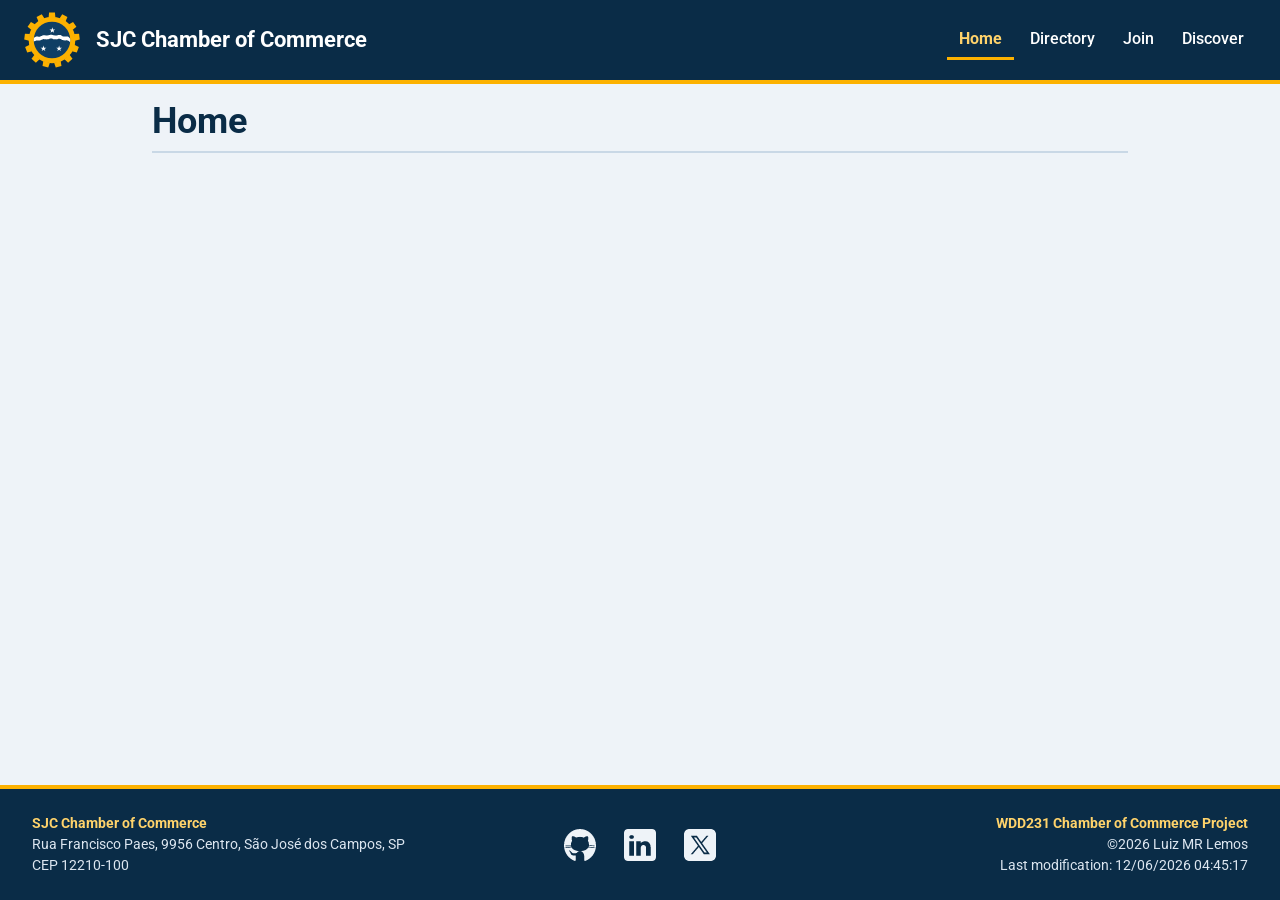
==== chamber/index.html @ a6ab84f0 "W02 Assignment: Chamber Directory Page - v2" ====
<!DOCTYPE html>
<html lang="en">

<head>
    <meta charset="UTF-8">
    <meta name="viewport" content="width=device-width, initial-scale=1.0">
    <meta name="description"
        content="News, events and member services from the São José dos Campos Chamber of Commerce, the voice of business in Brazil's aerospace and technology capital.">
    <meta name="author" content="Luiz MR Lemos">
    <meta name="keywords" content="São José dos Campos, chamber of commerce, local business, networking, SJC">
    <title>Home | SJC Chamber of Commerce</title>

    <meta property="og:title" content="Home | SJC Chamber of Commerce">
    <meta property="og:description"
        content="News, events and member services from the São José dos Campos Chamber of Commerce, the voice of business in Brazil's aerospace and technology capital.">
    <meta property="og:image" content="https://mreale-byu.github.io/wdd231/chamber/images/og-image.png">
    <meta property="og:url" content="https://mreale-byu.github.io/wdd231/chamber/index.html">
    <link rel="stylesheet" href="styles/normalize.css">
    <link rel="stylesheet" href="styles/base.css">
    <link rel="stylesheet" href="styles/large.css">
    <link rel="preconnect" href="https://fonts.googleapis.com">
    <link rel="preconnect" href="https://fonts.gstatic.com" crossorigin>
    <link rel="icon" href="favicon.ico" sizes="32x32 64x64">
    <link rel="icon" type="image/png" sizes="32x32" href="images/favicon-32x32.png">
    <link rel="icon" type="image/png" sizes="64x64" href="images/favicon-64x64.png">
    <link href="https://fonts.googleapis.com/css2?family=Roboto:wght@400;700&display=swap" rel="stylesheet">
    <script src="scripts/navigation.js" defer></script>
    <script src="scripts/dates.js" defer></script>
</head>

<body>

    <header>
        <img id="site-logo" src="images/site-logo.svg" alt="The Chamber of Commerce site logo" width="64" height="64">
        <span>SJC Chamber of Commerce</span>
        <nav id="primary-nav">
            <a href="#" class="active" aria-current="page">Home</a>
            <a href="directory.html">Directory</a>
            <a href="#">Join</a>
            <a href="#">Discover</a>
        </nav>
        <button id="menu" type="button" aria-label="Open menu" aria-expanded="false" aria-controls="primary-nav"></button>
    </header>
    <main>
        <h1>Home</h1>
    </main>
    <footer>
        <div class="address">
            <p>SJC Chamber of Commerce</p>
            <p>Rua Francisco Paes, 9956 Centro, São José dos Campos, SP</p>  
            <p>CEP 12210-100</p>
        </div>
        <div class="social">
            <a href="https://github.com/mreale-byu/wdd231">
                <img src="images/github.webp" alt="GitHub repository for this project" width="32" height="32">
            </a>
            <a href="https://www.linkedin.com/">
                <img src="images/linkedin.webp" alt="LinkedIn" width="32" height="32">
            </a>
            <a href="https://x.com/">
                <img src="images/x-social.webp" alt="X social network" width="32" height="32">
            </a>
        </div>
        <div class="author">
           <p>WDD231 Chamber of Commerce Project</p> 
           <p>©️<span id="currentyear"></span> Luiz MR Lemos</p>
           <p>Last modification: <span id="lastModified"></span></p> 
        </div>
    </footer>
</body>

</html>
---- chamber/styles/base.css ----
@charset "UTF-8";

/* I created the color palette for the site based on the colors of the Sao Jose dos campos
   city flag, with some variations made to achieve AAA contrast. */

:root {
	--navy-900: #0a2c47;
	--navy-700: #0f3f65;
	--slate-600: #2f4d68;
	--gold-500: #fcb100;
	--gold-300: #ffd36b;
	--mist: #eef3f8;
	--cream: #fff6de;
	--ice: #dce6f0;
	--line: #c9d8e6;
	--white: #ffffff;

	--color-page: var(--mist);
	--color-surface: var(--white);
	--color-border: var(--line);
	--color-text: var(--navy-900);
	--color-text-muted: var(--slate-600);
	--color-link: var(--navy-900);

	--color-header-bg: var(--navy-900);
	--color-header-text: var(--white);
	--color-header-hover-bg: var(--navy-700);
	--color-header-current: var(--gold-300);
	--color-rule: var(--gold-500);

	--color-footer-bg: var(--navy-900);
	--color-footer-text: var(--ice);
	--color-footer-heading: var(--gold-300);

	--color-action-bg: var(--slate-600);
	--color-action-text: var(--white);
	--color-action-hover-bg: var(--navy-700);
	--color-shadow: rgba(10, 44, 71, 0.25);
	--color-shadow-soft: rgba(10, 44, 71, 0.12);

	--color-focus-on-dark: var(--gold-500);
	--color-focus-on-light: var(--navy-900);
}

*,
*::before,
*::after {
	box-sizing: border-box;
}

body {
	margin: 0;
	min-height: 100vh;
	display: flex;
	flex-direction: column;
	font-family: 'Roboto', system-ui, sans-serif;
	font-weight: 400;
	line-height: 1.5;
	color: var(--color-text);
	background-color: var(--color-page);
}

img {
	max-width: 100%;
}

:focus-visible {
	outline: 3px solid var(--color-focus-on-light);
	outline-offset: 2px;
}

header :focus-visible,
footer :focus-visible {
	outline-color: var(--color-focus-on-dark);
}

header {
	display: grid;
	grid-template-columns: auto 1fr auto;
	align-items: center;
	gap: 0.75rem;
	padding: 0.75rem 1rem;
	color: var(--color-header-text);
	background-color: var(--color-header-bg);
	border-bottom: 4px solid var(--color-rule);
}

#site-logo {
	width: 48px;
	height: 48px;
}

header > span {
	font-size: 1.15rem;
	font-weight: 700;
	line-height: 1.2;
}

#menu {
	grid-column: 3;
	grid-row: 1;
	width: 2.75rem;
	height: 2.75rem;
	font-size: 1.5rem;
	line-height: 1;
	color: var(--color-header-text);
	background-color: transparent;
	border: 1px solid var(--color-header-text);
	border-radius: 4px;
	cursor: pointer;
}

#menu::before {
	content: '☰';
}

#menu[aria-expanded='true']::before {
	content: '✕';
}

#primary-nav {
	grid-column: 1 / -1;
	grid-row: 2;
	display: none;
	flex-direction: column;
}

header:has(#menu[aria-expanded='true']) #primary-nav {
	display: flex;
}

#primary-nav a {
	padding: 0.75rem 0.5rem;
	font-weight: 500;
	text-decoration: none;
	color: var(--color-header-text);
	border-bottom: 1px solid var(--color-header-hover-bg);
}

#primary-nav a:hover {
	background-color: var(--color-header-hover-bg);
}

#primary-nav a.active {
	color: var(--color-header-current);
	font-weight: 700;
}

main {
	flex: 1;
	width: 100%;
	max-width: 64rem;
	margin: 0 auto;
	padding: 0.75rem 1rem 2.5rem;
}

main h1 {
	margin: 0 0 1.25rem;
	padding-bottom: 0.5rem;
	font-size: 1.75rem;
	line-height: 1.2;
	border-bottom: 2px solid var(--color-border);
}

main a {
	color: var(--color-link);
}

.directory-view {
	display: flex;
	align-items: center;
	justify-content: center;
	flex-wrap: wrap;
	gap: 0.5rem;
	margin-bottom: 1.5rem;
}

.directory-view span {
	font-size: 0.875rem;
	color: var(--color-text-muted);
}

.directory-view button {
	padding: 0.5rem 0.9rem 0.5rem 2.25rem;
	font-family: inherit;
	font-size: 0.9rem;
	font-weight: 500;
	color: var(--color-text);
	background-color: transparent;
	background-repeat: no-repeat;
	background-position: left 0.6rem center;
	background-size: 20px 20px;
	border: 2px solid var(--color-border);
	border-radius: 4px;
	cursor: pointer;
}

.directory-view button[aria-pressed='true'] {
	border-color: var(--color-text);
}

.directory-view button:hover {
	background-color: var(--color-surface);
}

#grid-view {
	background-image: url('../images/grid-view.svg');
}

#list-view {
	background-image: url('../images/list-view.webp');
}

.badge {
	display: inline-block;
	padding: 0.15rem 0.7rem;
	font-size: 0.8rem;
	font-weight: 700;
	letter-spacing: 0.05em;
	text-transform: uppercase;
	color: var(--color-text);
	border-radius: 999px;
}

.badge-gold {
	background-color: var(--gold-500);
}

.badge-silver {
	color: var(--white);
	background-color: var(--slate-600);
}

.badge-member {
	background-color: var(--ice);
}

.member-link,
.row-link {
	font-weight: 500;
	letter-spacing: 0.04em;
	text-transform: uppercase;
	text-decoration: none;
	color: var(--color-action-text);
	background-color: var(--color-action-bg);
	box-shadow: 0 1px 3px var(--color-shadow);
}

.member-link:hover,
.row-link:hover {
	background-color: var(--color-action-hover-bg);
}

#directory.grid {
	display: grid;
	grid-template-columns: 1fr;
	gap: 1.5rem;
}

.member-card {
	display: flex;
	flex-direction: column;
	text-align: center;
	background-color: var(--color-surface);
	border: 1px solid var(--color-border);
	border-radius: 10px;
	box-shadow: 0 2px 6px var(--color-shadow-soft);
	overflow: hidden;
}

.member-card h2 {
	display: flex;
	align-items: center;
	justify-content: center;
	min-height: 3rem;
	margin: 0;
	padding: 0.3rem 1rem;
	font-size: 1rem;
	font-weight: 500;
	line-height: 1.2;
	letter-spacing: 0.03em;
	text-transform: uppercase;
	color: var(--color-header-text);
	background-color: var(--color-header-bg);
}

.member-logo {
	display: flex;
	justify-content: center;
	padding: 1.5rem;
	background-color: var(--color-surface);
	border-bottom: 4px solid var(--color-rule);
}

.member-logo img {
	width: 100%;
	max-width: 12rem;
	height: 12rem;
	object-fit: contain;
}

.member-details {
	flex: 1;
	display: flex;
	flex-direction: column;
	gap: 0.6rem;
	padding: 1.25rem;
}

.member-details p {
	margin: 0;
}

.member-address {
	display: flex;
	align-items: center;
	justify-content: center;
	min-height: 3rem;
	font-weight: 700;
}

.member-phone,
.member-level {
	color: var(--color-text-muted);
}

.member-details .member-level {
	margin-bottom: 0.75rem;
}

.member-link {
	align-self: center;
	width: 60%;
	margin-top: auto;
	padding: 0.75rem 1rem;
	border-radius: 8px;
}

#directory.list {
	display: flex;
	flex-direction: column;
	gap: 1rem;
	padding: 1rem;
	background-color: var(--color-surface);
	border: 1px solid var(--color-border);
	border-radius: 10px;
	box-shadow: 0 2px 6px var(--color-shadow-soft);
}

.member-row {
	padding: 1rem;
	text-align: center;
	border-radius: 6px;
}

.member-row:nth-child(even) {
	background-color: var(--color-page);
}

.member-row h2 {
	margin: 0 0 0.25rem;
	font-size: 1.05rem;
}

.member-row p {
	margin: 0;
	font-size: 0.9rem;
	color: var(--color-text-muted);
}

.member-row .row-address {
	color: var(--color-text);
}

.row-link {
	display: inline-block;
	margin-top: 0.75rem;
	padding: 0.45rem 0.9rem;
	font-size: 0.85rem;
	white-space: nowrap;
	border-radius: 6px;
}

footer {
	display: grid;
	gap: 1.25rem;
	justify-items: center;
	text-align: center;
	padding: 1.5rem 1rem;
	color: var(--color-footer-text);
	background-color: var(--color-footer-bg);
	border-top: 4px solid var(--color-rule);
}

footer p {
	margin: 0;
	font-size: 0.875rem;
}

footer .address p:first-child,
footer .author p:first-child {
	font-weight: 700;
	color: var(--color-footer-heading);
}

footer .social {
	display: flex;
	justify-content: center;
	gap: 1rem;
}

footer .social a {
	display: inline-flex;
	padding: 0.375rem;
	border-radius: 6px;
}

footer .social a:hover {
	background-color: var(--color-header-hover-bg);
}

footer .social img {
	width: 32px;
	height: 32px;
}
---- chamber/styles/large.css ----
/* Wider-viewport overrides. The small-screen rules live in base.css; uses 48em */

@media only screen and (min-width: 48em) {
	header {
		gap: 1rem;
		padding: 0.75rem 1.5rem;
	}

	#site-logo {
		width: 56px;
		height: 56px;
	}

	header > span {
		font-size: 1.35rem;
	}

	#menu {
		display: none;
	}

	#primary-nav {
		grid-column: 3;
		grid-row: 1;
		display: flex;
		flex-direction: row;
		gap: 0.25rem;
	}

	#primary-nav a {
		padding: 0.375rem 0.75rem;
		text-align: center;
		border-bottom: 3px solid transparent;
		border-radius: 3px 3px 0 0;
	}

	#primary-nav a.active {
		border-bottom-color: var(--color-rule);
	}

	main {
		padding: 1rem 1.5rem 3rem;
	}

	main h1 {
		font-size: 2.25rem;
	}

	.directory-view {
		justify-content: flex-end;
	}

	#directory.grid {
		grid-template-columns: repeat(auto-fit, minmax(15rem, 1fr));
	}

	#directory.list .member-row {
		display: grid;
		grid-template-columns: minmax(0, 1.3fr) minmax(0, 1.7fr) minmax(0, 1fr) 7rem 11rem;
		align-items: center;
		gap: 1rem;
		padding: 0.75rem 1rem;
		text-align: left;
	}

	#directory.list .member-row h2 {
		margin: 0;
		font-size: 1rem;
	}

	#directory.list .row-link {
		justify-self: stretch;
		margin-top: 0;
		text-align: center;
	}

	#directory.list .row-label {
		position: absolute;
		width: 1px;
		height: 1px;
		margin: -1px;
		overflow: hidden;
		clip-path: inset(50%);
		white-space: nowrap;
	}

	footer {
		grid-template-columns: 1fr auto 1fr;
		align-items: center;
		justify-items: start;
		text-align: left;
		gap: 2rem;
		padding: 1.5rem 2rem;
	}

	footer .social {
		justify-self: center;
	}

	footer .author {
		justify-self: end;
		text-align: right;
	}
}
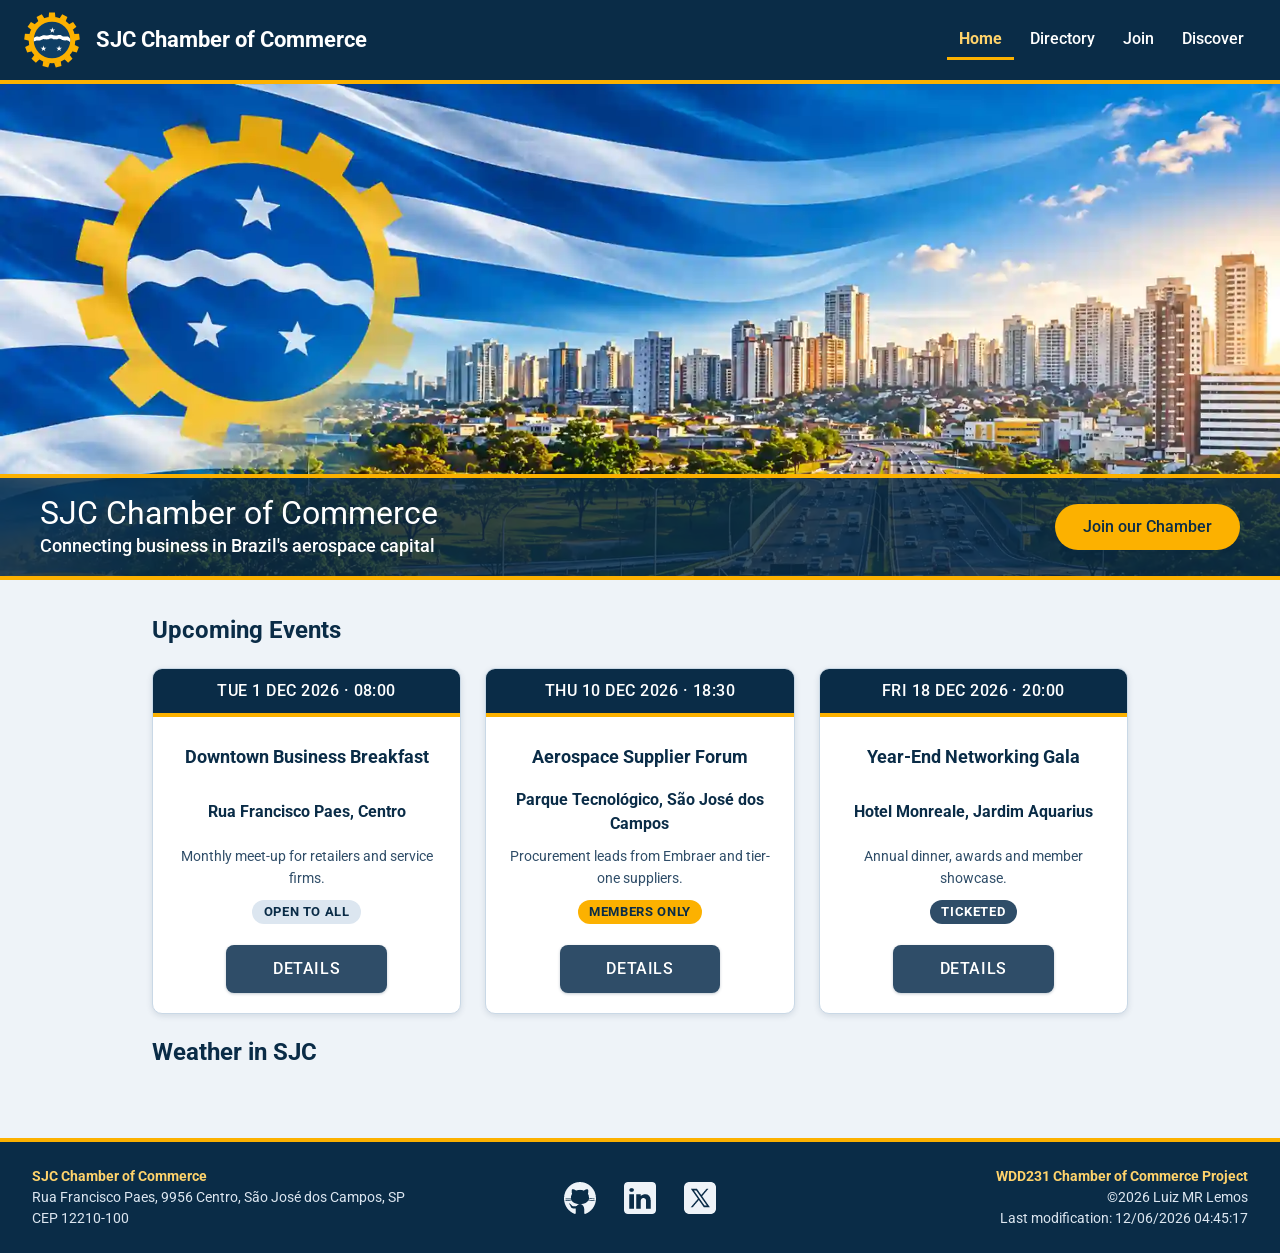
==== commit 2506ea4b: "W03 Assignment: Chamber Home Page - v0" ====
--- a/chamber/index.html
+++ b/chamber/index.html
@@ -10,11 +10,13 @@
     <meta name="keywords" content="São José dos Campos, chamber of commerce, local business, networking, SJC">
     <title>Home | SJC Chamber of Commerce</title>
 
+    <meta property="og:type" content="website">
     <meta property="og:title" content="Home | SJC Chamber of Commerce">
     <meta property="og:description"
         content="News, events and member services from the São José dos Campos Chamber of Commerce, the voice of business in Brazil's aerospace and technology capital.">
     <meta property="og:image" content="https://mreale-byu.github.io/wdd231/chamber/images/og-image.png">
     <meta property="og:url" content="https://mreale-byu.github.io/wdd231/chamber/index.html">
+    <link rel="canonical" href="https://mreale-byu.github.io/wdd231/chamber/index.html">
     <link rel="stylesheet" href="styles/normalize.css">
     <link rel="stylesheet" href="styles/base.css">
     <link rel="stylesheet" href="styles/large.css">
@@ -23,7 +25,7 @@
     <link rel="icon" href="favicon.ico" sizes="32x32 64x64">
     <link rel="icon" type="image/png" sizes="32x32" href="images/favicon-32x32.png">
     <link rel="icon" type="image/png" sizes="64x64" href="images/favicon-64x64.png">
-    <link href="https://fonts.googleapis.com/css2?family=Roboto:wght@400;700&display=swap" rel="stylesheet">
+    <link href="https://fonts.googleapis.com/css2?family=Roboto:wght@400;500;700&display=swap" rel="stylesheet">
     <script src="scripts/navigation.js" defer></script>
     <script src="scripts/dates.js" defer></script>
 </head>
@@ -42,7 +44,61 @@
         <button id="menu" type="button" aria-label="Open menu" aria-expanded="false" aria-controls="primary-nav"></button>
     </header>
     <main>
-        <h1>Home</h1>
+        <div class="hero">
+            <picture>
+                <source srcset="images/hero-large.webp" media="(min-width: 1024px)" width="1920" height="738">
+                <source srcset="images/hero-mid.webp" media="(min-width: 768px)" width="1300" height="500">
+                <img src="images/hero-small.webp" alt="The São José dos Campos city flag flying above the downtown skyline at sunset" width="864" height="1080" fetchpriority="high">
+            </picture>
+            <div class="hero-banner">
+                <div class="hero-intro">
+                    <h1>SJC Chamber of Commerce</h1>
+                    <p>Connecting business in Brazil's aerospace capital</p>
+                </div>
+                <a class="hero-cta" href="#">Join our Chamber</a>
+            </div>
+        </div>
+        <section class="events">
+            <h2>Upcoming Events</h2>
+            <div class="event-grid">
+                <article class="event-card">
+                    <p class="event-when">Tue 1 Dec 2026 &middot; 08:00</p>
+                    <div class="event-body">
+                        <h3>Downtown Business Breakfast</h3>
+                        <p class="event-venue">Rua Francisco Paes, Centro</p>
+                        <p class="event-note">Monthly meet-up for retailers and service firms.</p>
+                        <p class="event-tag"><span class="badge badge-member">Open to all</span></p>
+                        <a class="event-link" href="#">Details</a>
+                    </div>
+                </article>
+                <article class="event-card">
+                    <p class="event-when">Thu 10 Dec 2026 &middot; 18:30</p>
+                    <div class="event-body">
+                        <h3>Aerospace Supplier Forum</h3>
+                        <p class="event-venue">Parque Tecnológico, São José dos Campos</p>
+                        <p class="event-note">Procurement leads from Embraer and tier-one suppliers.</p>
+                        <p class="event-tag"><span class="badge badge-gold">Members only</span></p>
+                        <a class="event-link" href="#">Details</a>
+                    </div>
+                </article>
+                <article class="event-card">
+                    <p class="event-when">Fri 18 Dec 2026 &middot; 20:00</p>
+                    <div class="event-body">
+                        <h3>Year-End Networking Gala</h3>
+                        <p class="event-venue">Hotel Monreale, Jardim Aquarius</p>
+                        <p class="event-note">Annual dinner, awards and member showcase.</p>
+                        <p class="event-tag"><span class="badge badge-silver">Ticketed</span></p>
+                        <a class="event-link" href="#">Details</a>
+                    </div>
+                </article>
+            </div>
+        </section>
+        <section class="weather">
+            <h2>Weather in SJC  </h2>
+            <div class="weather-grid">
+                
+            </div>
+        </section>
     </main>
     <footer>
         <div class="address">
--- a/chamber/styles/base.css
+++ b/chamber/styles/base.css
@@ -31,6 +31,13 @@
 	--color-footer-bg: var(--navy-900);
 	--color-footer-text: var(--ice);
 	--color-footer-heading: var(--gold-300);
+
+	--color-overlay-bg: rgba(10, 44, 71, 0.82);
+	--color-overlay-text: var(--white);
+
+	--color-cta-bg: var(--gold-500);
+	--color-cta-text: var(--navy-900);
+	--color-cta-hover-bg: var(--gold-300);
 
 	--color-action-bg: var(--slate-600);
 	--color-action-text: var(--white);
@@ -149,9 +156,15 @@
 main {
 	flex: 1;
 	width: 100%;
+	padding: 0.75rem 0 2.5rem;
+}
+
+main > :not(.hero) {
 	max-width: 64rem;
-	margin: 0 auto;
-	padding: 0.75rem 1rem 2.5rem;
+	margin-right: auto;
+	margin-left: auto;
+	padding-right: 1rem;
+	padding-left: 1rem;
 }
 
 main h1 {
@@ -164,6 +177,68 @@
 
 main a {
 	color: var(--color-link);
+}
+
+.hero {
+	position: relative;
+	margin: -0.75rem 0 1.5rem;
+	border-bottom: 4px solid var(--color-rule);
+}
+
+.hero picture {
+	display: block;
+}
+
+.hero img {
+	display: block;
+	width: 100%;
+	height: auto;
+}
+
+.hero-banner {
+	position: absolute;
+	right: 0;
+	bottom: 0;
+	left: 0;
+	display: flex;
+	flex-direction: column;
+	align-items: center;
+	gap: 0.75rem;
+	padding: 1rem;
+	text-align: center;
+	color: var(--color-overlay-text);
+	background-color: var(--color-overlay-bg);
+	border-top: 4px solid var(--color-rule);
+}
+
+.hero h1 {
+	margin: 0;
+	padding: 0;
+	font-size: 1.375rem;
+	font-weight: 400;
+	color: var(--color-overlay-text);
+	border-bottom: none;
+}
+
+.hero-intro p {
+	margin: 0;
+	font-size: 1rem;
+	font-weight: 500;
+}
+
+.hero-cta {
+	padding: 0.6rem 1.5rem;
+	font-size: 0.9rem;
+	font-weight: 500;
+	text-decoration: none;
+	color: var(--color-cta-text);
+	background-color: var(--color-cta-bg);
+	border-radius: 999px;
+	box-shadow: 0 1px 3px var(--color-shadow);
+}
+
+.hero-cta:hover {
+	background-color: var(--color-cta-hover-bg);
 }
 
 .directory-view {
@@ -236,7 +311,8 @@
 }
 
 .member-link,
-.row-link {
+.row-link,
+.event-link {
 	font-weight: 500;
 	letter-spacing: 0.04em;
 	text-transform: uppercase;
@@ -247,7 +323,8 @@
 }
 
 .member-link:hover,
-.row-link:hover {
+.row-link:hover,
+.event-link:hover {
 	background-color: var(--color-action-hover-bg);
 }
 
@@ -282,6 +359,7 @@
 	text-transform: uppercase;
 	color: var(--color-header-text);
 	background-color: var(--color-header-bg);
+	border-bottom: 4px solid var(--color-rule);
 }
 
 .member-logo {
@@ -379,6 +457,91 @@
 	font-size: 0.85rem;
 	white-space: nowrap;
 	border-radius: 6px;
+}
+
+.event-grid {
+	display: grid;
+	grid-template-columns: 1fr;
+	gap: 1.5rem;
+}
+
+.event-card {
+	display: flex;
+	flex-direction: column;
+	text-align: center;
+	background-color: var(--color-surface);
+	border: 1px solid var(--color-border);
+	border-radius: 10px;
+	box-shadow: 0 2px 6px var(--color-shadow-soft);
+	overflow: hidden;
+}
+
+.event-when {
+	display: flex;
+	align-items: center;
+	justify-content: center;
+	min-height: 3rem;
+	margin: 0;
+	padding: 0.3rem 1rem;
+	font-size: 1rem;
+	font-weight: 500;
+	line-height: 1.2;
+	letter-spacing: 0.03em;
+	text-transform: uppercase;
+	color: var(--color-header-text);
+	background-color: var(--color-header-bg);
+	border-bottom: 4px solid var(--color-rule);
+}
+
+.event-body {
+	flex: 1;
+	display: flex;
+	flex-direction: column;
+	gap: 0.6rem;
+	padding: 1.25rem;
+}
+
+.event-body p {
+	margin: 0;
+}
+
+.event-body h3 {
+	display: flex;
+	align-items: center;
+	justify-content: center;
+	min-height: 2.6rem;
+	margin: 0;
+	font-size: 1.1rem;
+	line-height: 1.2;
+}
+
+.event-venue {
+	display: flex;
+	align-items: center;
+	justify-content: center;
+	min-height: 3rem;
+	font-weight: 700;
+}
+
+.event-note {
+	display: flex;
+	align-items: center;
+	justify-content: center;
+	min-height: 2.75rem;
+	font-size: 0.9rem;
+	color: var(--color-text-muted);
+}
+
+.event-body .event-tag {
+	margin-bottom: 0.75rem;
+}
+
+.event-link {
+	align-self: center;
+	width: 60%;
+	margin-top: auto;
+	padding: 0.75rem 1rem;
+	border-radius: 8px;
 }
 
 footer {
--- a/chamber/styles/large.css
+++ b/chamber/styles/large.css
@@ -39,11 +39,41 @@
 	}
 
 	main {
-		padding: 1rem 1.5rem 3rem;
+		padding: 1rem 0 3rem;
+	}
+
+	main > :not(.hero) {
+		padding-right: 1.5rem;
+		padding-left: 1.5rem;
 	}
 
 	main h1 {
 		font-size: 2.25rem;
+	}
+
+	.hero {
+		margin: -1rem 0 2rem;
+	}
+
+	.hero-banner {
+		flex-direction: row;
+		justify-content: space-between;
+		gap: 2rem;
+		padding: 1rem 2.5rem;
+		text-align: left;
+	}
+
+	.hero h1 {
+		font-size: 2rem;
+	}
+
+	.hero-intro p {
+		font-size: 1.15rem;
+	}
+
+	.hero-cta {
+		padding: 0.7rem 1.75rem;
+		font-size: 1rem;
 	}
 
 	.directory-view {
@@ -84,6 +114,10 @@
 		white-space: nowrap;
 	}
 
+	.event-grid {
+		grid-template-columns: repeat(auto-fit, minmax(15rem, 1fr));
+	}
+
 	footer {
 		grid-template-columns: 1fr auto 1fr;
 		align-items: center;
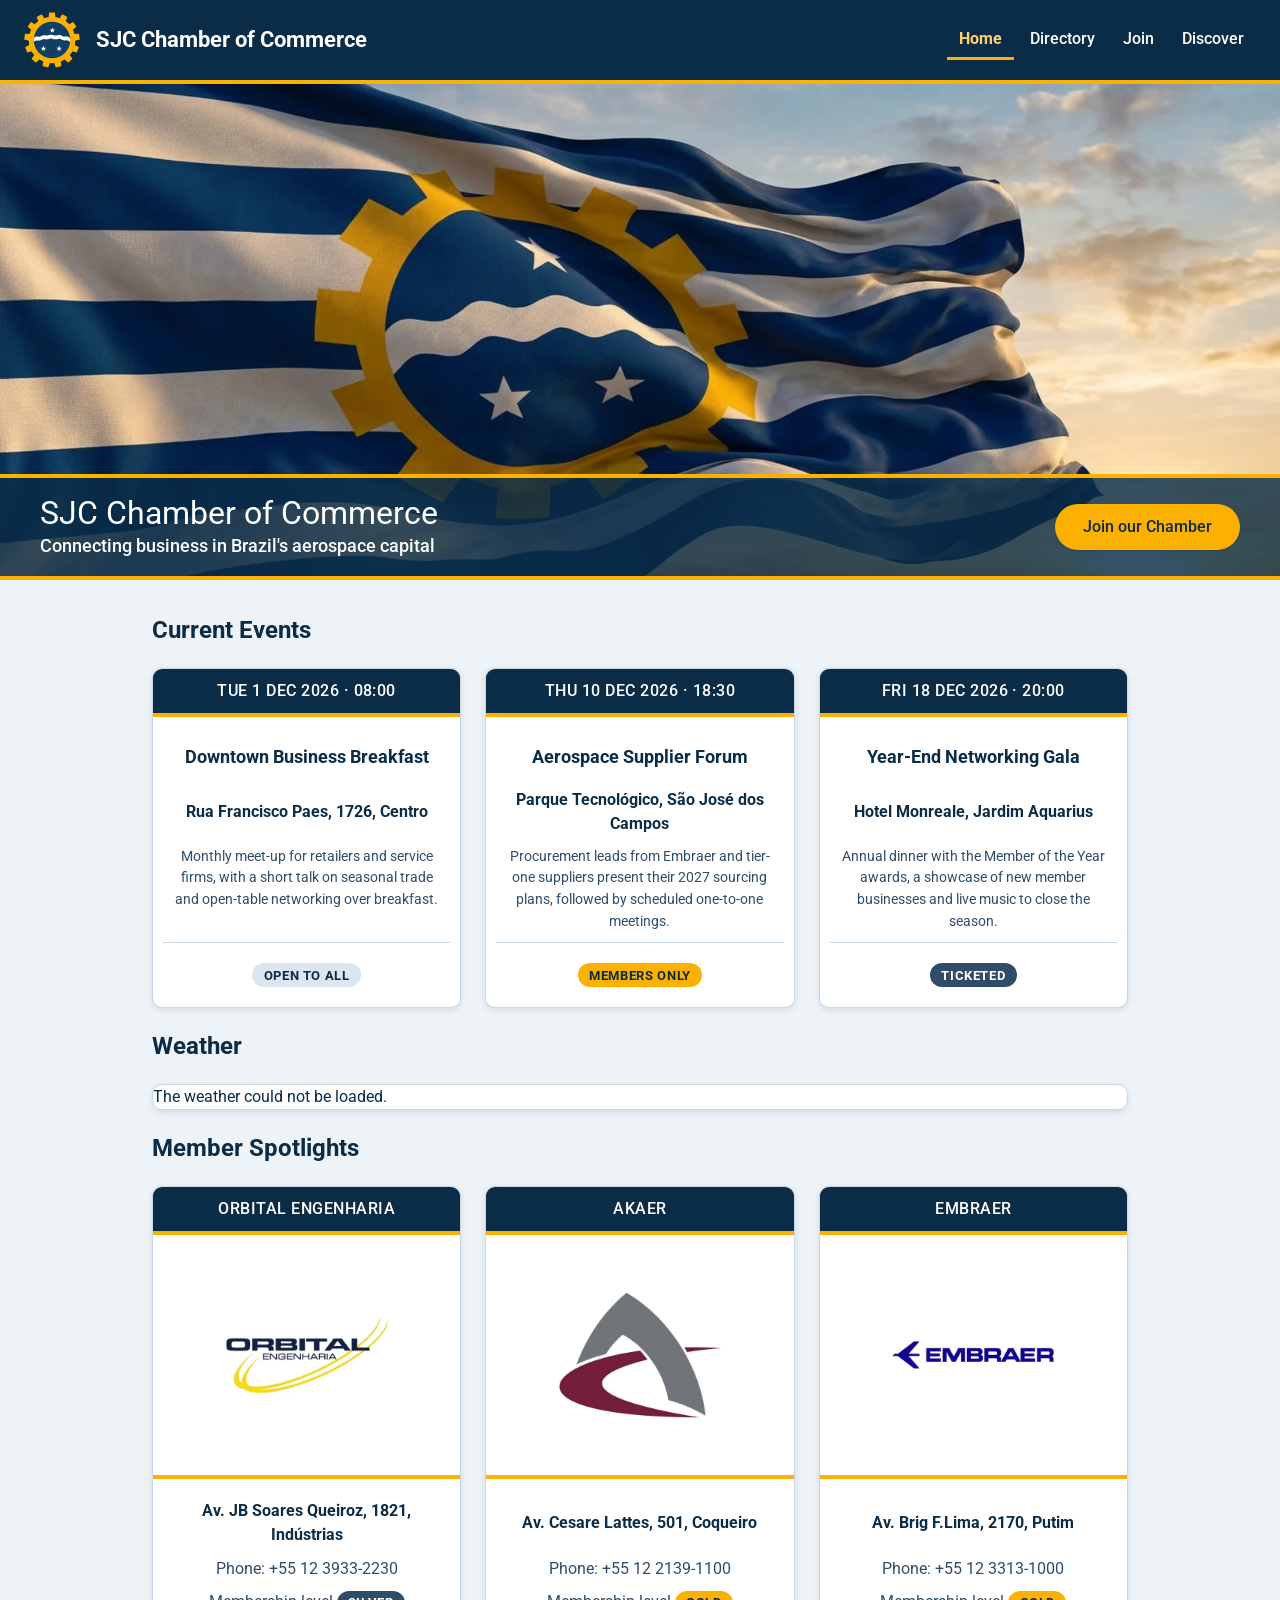
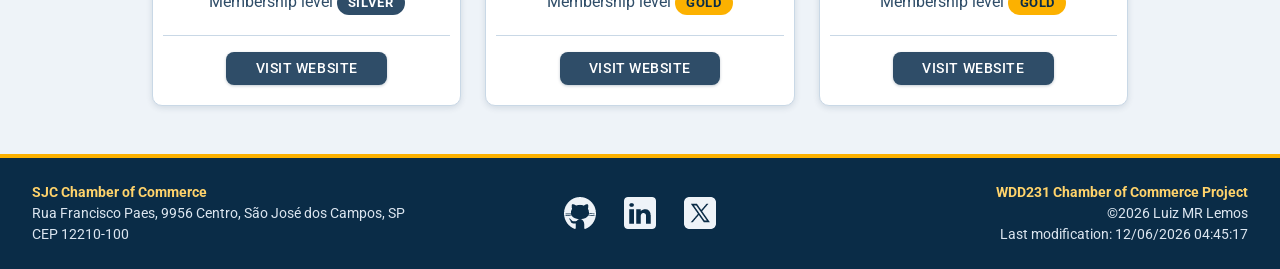
==== commit ce1d9ba2: "W03 Assignment: Chamber Home Page - v3" ====
--- a/chamber/index.html
+++ b/chamber/index.html
@@ -27,7 +27,10 @@
     <link rel="icon" type="image/png" sizes="64x64" href="images/favicon-64x64.png">
     <link href="https://fonts.googleapis.com/css2?family=Roboto:wght@400;500;700&display=swap" rel="stylesheet">
     <script src="scripts/navigation.js" defer></script>
+    <script type="module" src="scripts/event.js"></script>
     <script src="scripts/dates.js" defer></script>
+    <script type="module" src="scripts/weather.js"></script>
+    <script type="module" src="scripts/spotlight.js"></script>
 </head>
 
 <body>
@@ -59,44 +62,18 @@
             </div>
         </div>
         <section class="events">
-            <h2>Upcoming Events</h2>
-            <div class="event-grid">
-                <article class="event-card">
-                    <p class="event-when">Tue 1 Dec 2026 &middot; 08:00</p>
-                    <div class="event-body">
-                        <h3>Downtown Business Breakfast</h3>
-                        <p class="event-venue">Rua Francisco Paes, Centro</p>
-                        <p class="event-note">Monthly meet-up for retailers and service firms.</p>
-                        <p class="event-tag"><span class="badge badge-member">Open to all</span></p>
-                        <a class="event-link" href="#">Details</a>
-                    </div>
-                </article>
-                <article class="event-card">
-                    <p class="event-when">Thu 10 Dec 2026 &middot; 18:30</p>
-                    <div class="event-body">
-                        <h3>Aerospace Supplier Forum</h3>
-                        <p class="event-venue">Parque Tecnológico, São José dos Campos</p>
-                        <p class="event-note">Procurement leads from Embraer and tier-one suppliers.</p>
-                        <p class="event-tag"><span class="badge badge-gold">Members only</span></p>
-                        <a class="event-link" href="#">Details</a>
-                    </div>
-                </article>
-                <article class="event-card">
-                    <p class="event-when">Fri 18 Dec 2026 &middot; 20:00</p>
-                    <div class="event-body">
-                        <h3>Year-End Networking Gala</h3>
-                        <p class="event-venue">Hotel Monreale, Jardim Aquarius</p>
-                        <p class="event-note">Annual dinner, awards and member showcase.</p>
-                        <p class="event-tag"><span class="badge badge-silver">Ticketed</span></p>
-                        <a class="event-link" href="#">Details</a>
-                    </div>
-                </article>
+            <h2>Current Events</h2>
+            <div id="event-grid" class="event-grid">
             </div>
         </section>
         <section class="weather">
-            <h2>Weather in SJC  </h2>
-            <div class="weather-grid">
-                
+            <h2>Weather</h2>
+            <div id="weather-card" class="weather-card">
+            </div>
+        </section>
+        <section class="spotlight">
+            <h2>Member Spotlights</h2>
+            <div id="spotlight">
             </div>
         </section>
     </main>
--- a/chamber/styles/base.css
+++ b/chamber/styles/base.css
@@ -279,7 +279,7 @@
 }
 
 #grid-view {
-	background-image: url('../images/grid-view.svg');
+	background-image: url('../images/grid-view.webp');
 }
 
 #list-view {
@@ -310,9 +310,16 @@
 	background-color: var(--ice);
 }
 
+.badge-cool {
+	background-color: var(--ice);
+}
+
+.badge-warm {
+	background-color: var(--gold-500);
+}
+
 .member-link,
-.row-link,
-.event-link {
+.row-link {
 	font-weight: 500;
 	letter-spacing: 0.04em;
 	text-transform: uppercase;
@@ -323,12 +330,12 @@
 }
 
 .member-link:hover,
-.row-link:hover,
-.event-link:hover {
+.row-link:hover {
 	background-color: var(--color-action-hover-bg);
 }
 
-#directory.grid {
+#directory.grid,
+#spotlight {
 	display: grid;
 	grid-template-columns: 1fr;
 	gap: 1.5rem;
@@ -403,14 +410,18 @@
 }
 
 .member-details .member-level {
-	margin-bottom: 0.75rem;
+	margin-top: auto;
+	margin-inline: -0.625rem;
+	padding-bottom: 1.25rem;
+	border-bottom: 1px solid var(--color-border);
 }
 
 .member-link {
 	align-self: center;
 	width: 60%;
-	margin-top: auto;
-	padding: 0.75rem 1rem;
+	margin-top: 0.4rem;
+	padding: 0.4rem 1rem;
+	font-size: 0.85rem;
 	border-radius: 8px;
 }
 
@@ -533,16 +544,144 @@
 }
 
 .event-body .event-tag {
-	margin-bottom: 0.75rem;
-}
-
-.event-link {
-	align-self: center;
-	width: 60%;
 	margin-top: auto;
-	padding: 0.75rem 1rem;
-	border-radius: 8px;
-}
+	margin-inline: -0.625rem;
+	padding-top: 1.25rem;
+	border-top: 1px solid var(--color-border);
+}
+
+.weather-card {
+	background-color: var(--color-surface);
+	border: 1px solid var(--color-border);
+	border-radius: 10px;
+	box-shadow: 0 2px 6px var(--color-shadow-soft);
+	overflow: hidden;
+}
+
+.weather-title {
+	display: flex;
+	align-items: center;
+	justify-content: center;
+	min-height: 3rem;
+	margin: 0;
+	padding: 0.3rem 1rem;
+	font-size: 1rem;
+	font-weight: 500;
+	line-height: 1.2;
+	letter-spacing: 0.03em;
+	text-transform: uppercase;
+	color: var(--color-header-text);
+	background-color: var(--color-header-bg);
+	border-bottom: 4px solid var(--color-rule);
+}
+
+.weather-now {
+	padding: 1rem;
+	text-align: center;
+}
+
+.weather-current {
+	display: flex;
+	align-items: center;
+	justify-content: center;
+	gap: 0.5rem;
+	margin: 0;
+}
+
+.weather-current img {
+	width: 100px;
+	height: auto;
+}
+
+.weather-temp {
+	font-size: 2.5rem;
+	font-weight: 700;
+	line-height: 1.1;
+}
+
+.weather-description {
+	margin: 0.25rem 0 0;
+	font-size: 1.1rem;
+	text-transform: capitalize;
+}
+
+.weather-range {
+	display: flex;
+	flex-wrap: wrap;
+	align-items: center;
+	gap: 0.75rem;
+	margin: 0;
+	padding: 1rem;
+	border-top: 1px solid var(--color-border);
+}
+
+.forecast {
+	padding: 1rem 0.75rem;
+	border-top: 1px solid var(--color-border);
+}
+
+.forecast h3 {
+	margin: 0 0 0.75rem;
+	font-size: 0.9rem;
+	letter-spacing: 0.05em;
+	text-transform: uppercase;
+}
+
+.forecast-day {
+	display: grid;
+	grid-template-columns: 2.75rem 2.5rem minmax(0, 1fr) 4.25rem 4.25rem;
+	align-items: center;
+	column-gap: 0.25rem;
+	padding: 0.5rem 0;
+}
+
+.forecast-day + .forecast-day {
+	border-top: 1px solid var(--color-border);
+}
+
+.forecast-day p {
+	margin: 0;
+}
+
+.forecast-name {
+	grid-column: 1;
+	font-weight: 700;
+}
+
+.forecast-day img {
+	grid-column: 2;
+	justify-self: center;
+	width: 40px;
+	height: auto;
+}
+
+.forecast-description {
+	display: none;
+	font-size: 0.9rem;
+	color: var(--color-text-muted);
+}
+
+.forecast-min {
+	grid-column: 4;
+}
+
+.forecast-max {
+	grid-column: 5;
+}
+
+.forecast-min,
+.forecast-max {
+	font-size: 0.9rem;
+	font-weight: 700;
+	text-align: right;
+	white-space: nowrap;
+}
+
+.temp-label {
+	font-weight: 400;
+	color: var(--color-text-muted);
+}
+
 
 footer {
 	display: grid;
--- a/chamber/styles/large.css
+++ b/chamber/styles/large.css
@@ -1,4 +1,4 @@
-/* Wider-viewport overrides. The small-screen rules live in base.css; uses 48em */
+/* Wider-viewport overrides */
 
 @media only screen and (min-width: 48em) {
 	header {
@@ -42,6 +42,7 @@
 		padding: 1rem 0 3rem;
 	}
 
+	/* crazy, but works! */
 	main > :not(.hero) {
 		padding-right: 1.5rem;
 		padding-left: 1.5rem;
@@ -80,7 +81,8 @@
 		justify-content: flex-end;
 	}
 
-	#directory.grid {
+	#directory.grid,
+	#spotlight {
 		grid-template-columns: repeat(auto-fit, minmax(15rem, 1fr));
 	}
 
@@ -118,6 +120,113 @@
 		grid-template-columns: repeat(auto-fit, minmax(15rem, 1fr));
 	}
 
+	.weather-title {
+		justify-content: flex-start;
+		padding-inline: 1.5rem;
+		font-size: 1.15rem;
+	}
+
+	.weather-body {
+		display: grid;
+		grid-template-columns: minmax(16rem, 1fr) minmax(0, 2.4fr);
+	}
+
+	.weather-now {
+		grid-column: 1;
+		grid-row: 1;
+		padding: 1.5rem;
+		text-align: left;
+	}
+
+	.weather-current {
+		justify-content: flex-start;
+	}
+
+	.weather-temp {
+		font-size: clamp(2.5rem, 4vw, 3.25rem);
+	}
+
+	.weather-description {
+		font-size: 1.15rem;
+	}
+
+	.weather-range {
+		grid-column: 1;
+		grid-row: 2;
+		padding: 0 1.5rem 1.5rem;
+		border-top: 0;
+	}
+
+	.forecast {
+		grid-column: 2;
+		grid-row: 1 / 3;
+		padding: 1.5rem;
+		border-top: 0;
+		border-left: 1px solid var(--color-border);
+	}
+
+	.forecast h3 {
+		margin-bottom: 1rem;
+		font-size: 1rem;
+	}
+
+	.forecast-days {
+		display: grid;
+		grid-template-columns: repeat(3, minmax(0, 1fr));
+		grid-template-rows: auto auto auto auto;
+		row-gap: 0.5rem;
+	}
+
+	.forecast-day {
+		grid-row: span 4;
+		grid-template-rows: subgrid;
+		grid-template-columns: 1fr 1fr;
+		justify-items: center;
+		column-gap: 0.5rem;
+		padding: 0 0.5rem;
+	}
+
+	.forecast-day + .forecast-day {
+		border-top: 0;
+		border-left: 1px solid var(--color-border);
+	}
+
+	.forecast-name {
+		grid-row: 1;
+		grid-column: 1 / -1;
+		font-size: 1.25rem;
+	}
+
+	.forecast-day img {
+		grid-row: 2;
+		grid-column: 1 / -1;
+		width: 80px;
+	}
+
+	.forecast-description {
+		display: block;
+		grid-row: 3;
+		grid-column: 1 / -1;
+		text-align: center;
+	}
+
+	.forecast-min {
+		grid-row: 4;
+		grid-column: 1;
+		justify-self: end;
+	}
+
+	.forecast-max {
+		grid-row: 4;
+		grid-column: 2;
+		justify-self: start;
+	}
+
+	.forecast-min,
+	.forecast-max {
+		font-size: 0.95rem;
+	}
+
 	footer {
 		grid-template-columns: 1fr auto 1fr;
 		align-items: center;
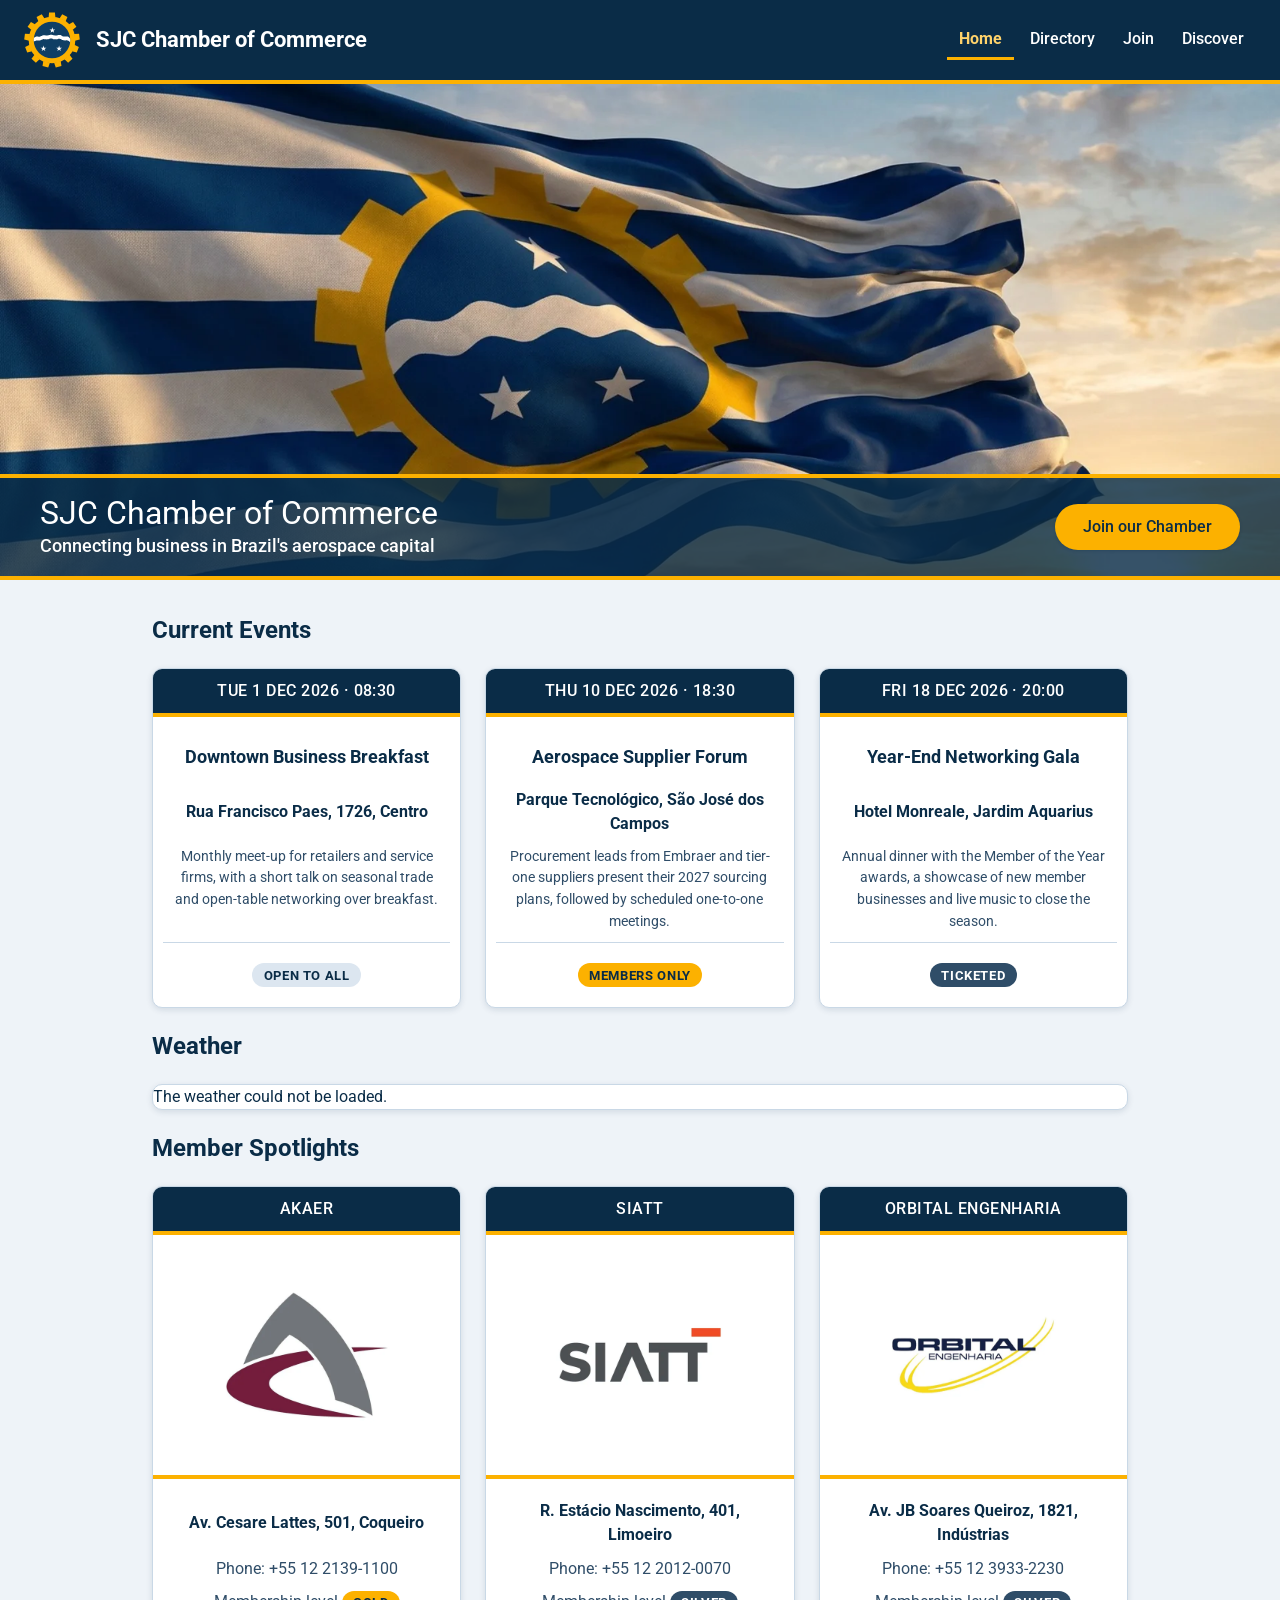
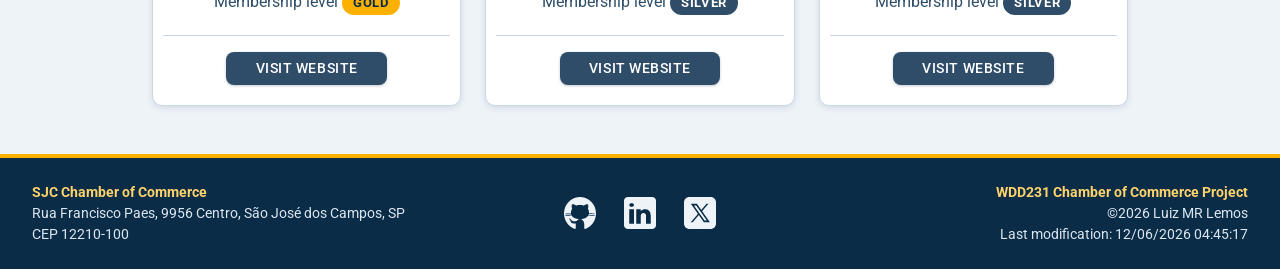
==== commit cfd16be7: "Initialize link for page and placeholders" ====
--- a/chamber/index.html
+++ b/chamber/index.html
@@ -7,7 +7,7 @@
     <meta name="description"
         content="News, events and member services from the São José dos Campos Chamber of Commerce, the voice of business in Brazil's aerospace and technology capital.">
     <meta name="author" content="Luiz MR Lemos">
-    <meta name="keywords" content="São José dos Campos, chamber of commerce, local business, networking, SJC">
+    <meta name="keywords" content="São José dos Campos, chamber of commerce, home page, networking, SJC">
     <title>Home | SJC Chamber of Commerce</title>
 
     <meta property="og:type" content="website">
@@ -39,10 +39,10 @@
         <img id="site-logo" src="images/site-logo.svg" alt="The Chamber of Commerce site logo" width="64" height="64">
         <span>SJC Chamber of Commerce</span>
         <nav id="primary-nav">
-            <a href="#" class="active" aria-current="page">Home</a>
+            <a href="index.html" class="active" aria-current="page">Home</a>
             <a href="directory.html">Directory</a>
-            <a href="#">Join</a>
-            <a href="#">Discover</a>
+            <a href="join.html">Join</a>
+            <a href="discover.html">Discover</a>
         </nav>
         <button id="menu" type="button" aria-label="Open menu" aria-expanded="false" aria-controls="primary-nav"></button>
     </header>
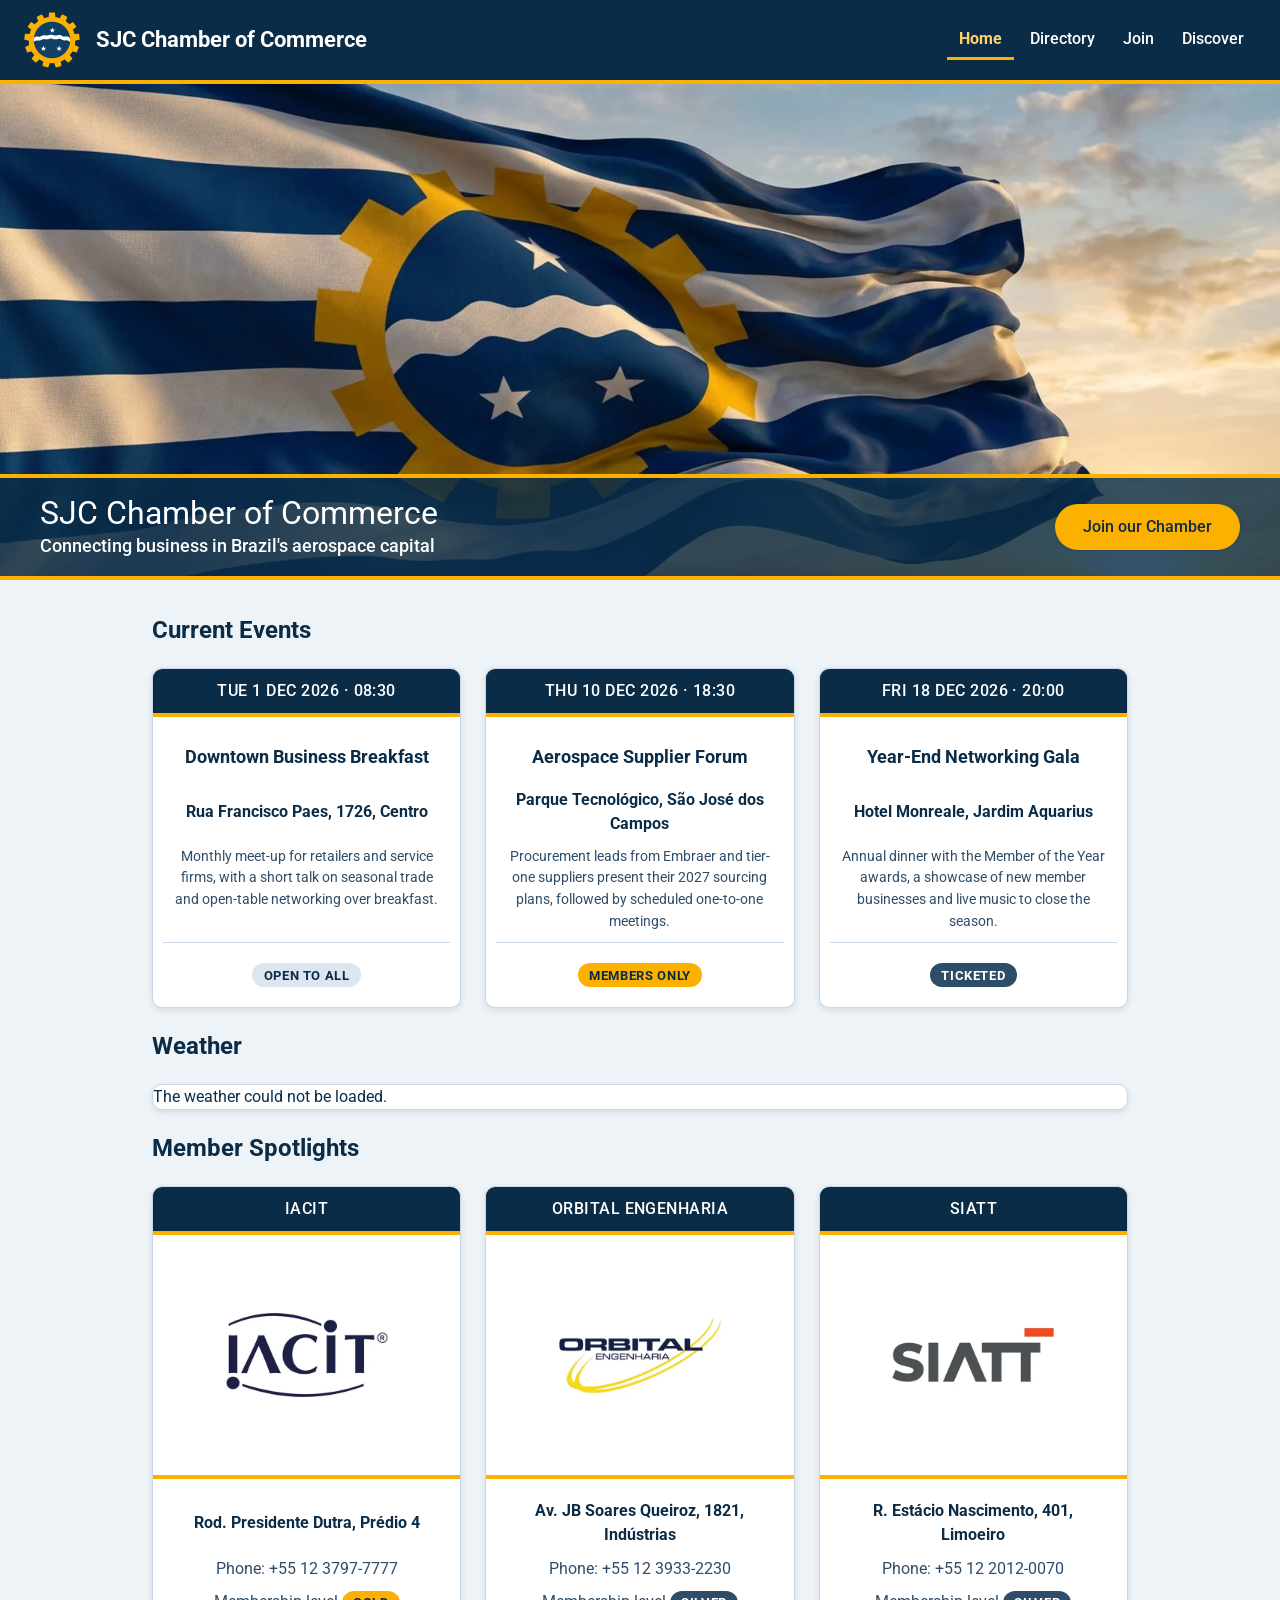
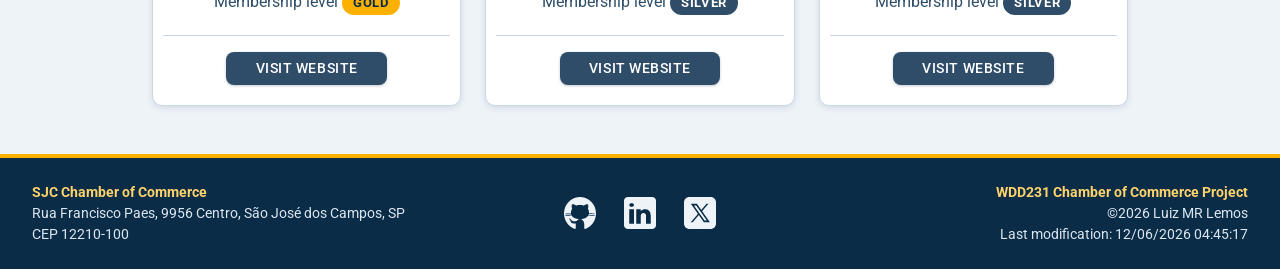
==== commit c6bc194c: "backup" ====
--- a/chamber/index.html
+++ b/chamber/index.html
@@ -61,17 +61,17 @@
                 <a class="hero-cta" href="#">Join our Chamber</a>
             </div>
         </div>
-        <section class="events">
+        <section>
             <h2>Current Events</h2>
             <div id="event-grid" class="event-grid">
             </div>
         </section>
-        <section class="weather">
+        <section>
             <h2>Weather</h2>
             <div id="weather-card" class="weather-card">
             </div>
         </section>
-        <section class="spotlight">
+        <section>
             <h2>Member Spotlights</h2>
             <div id="spotlight">
             </div>
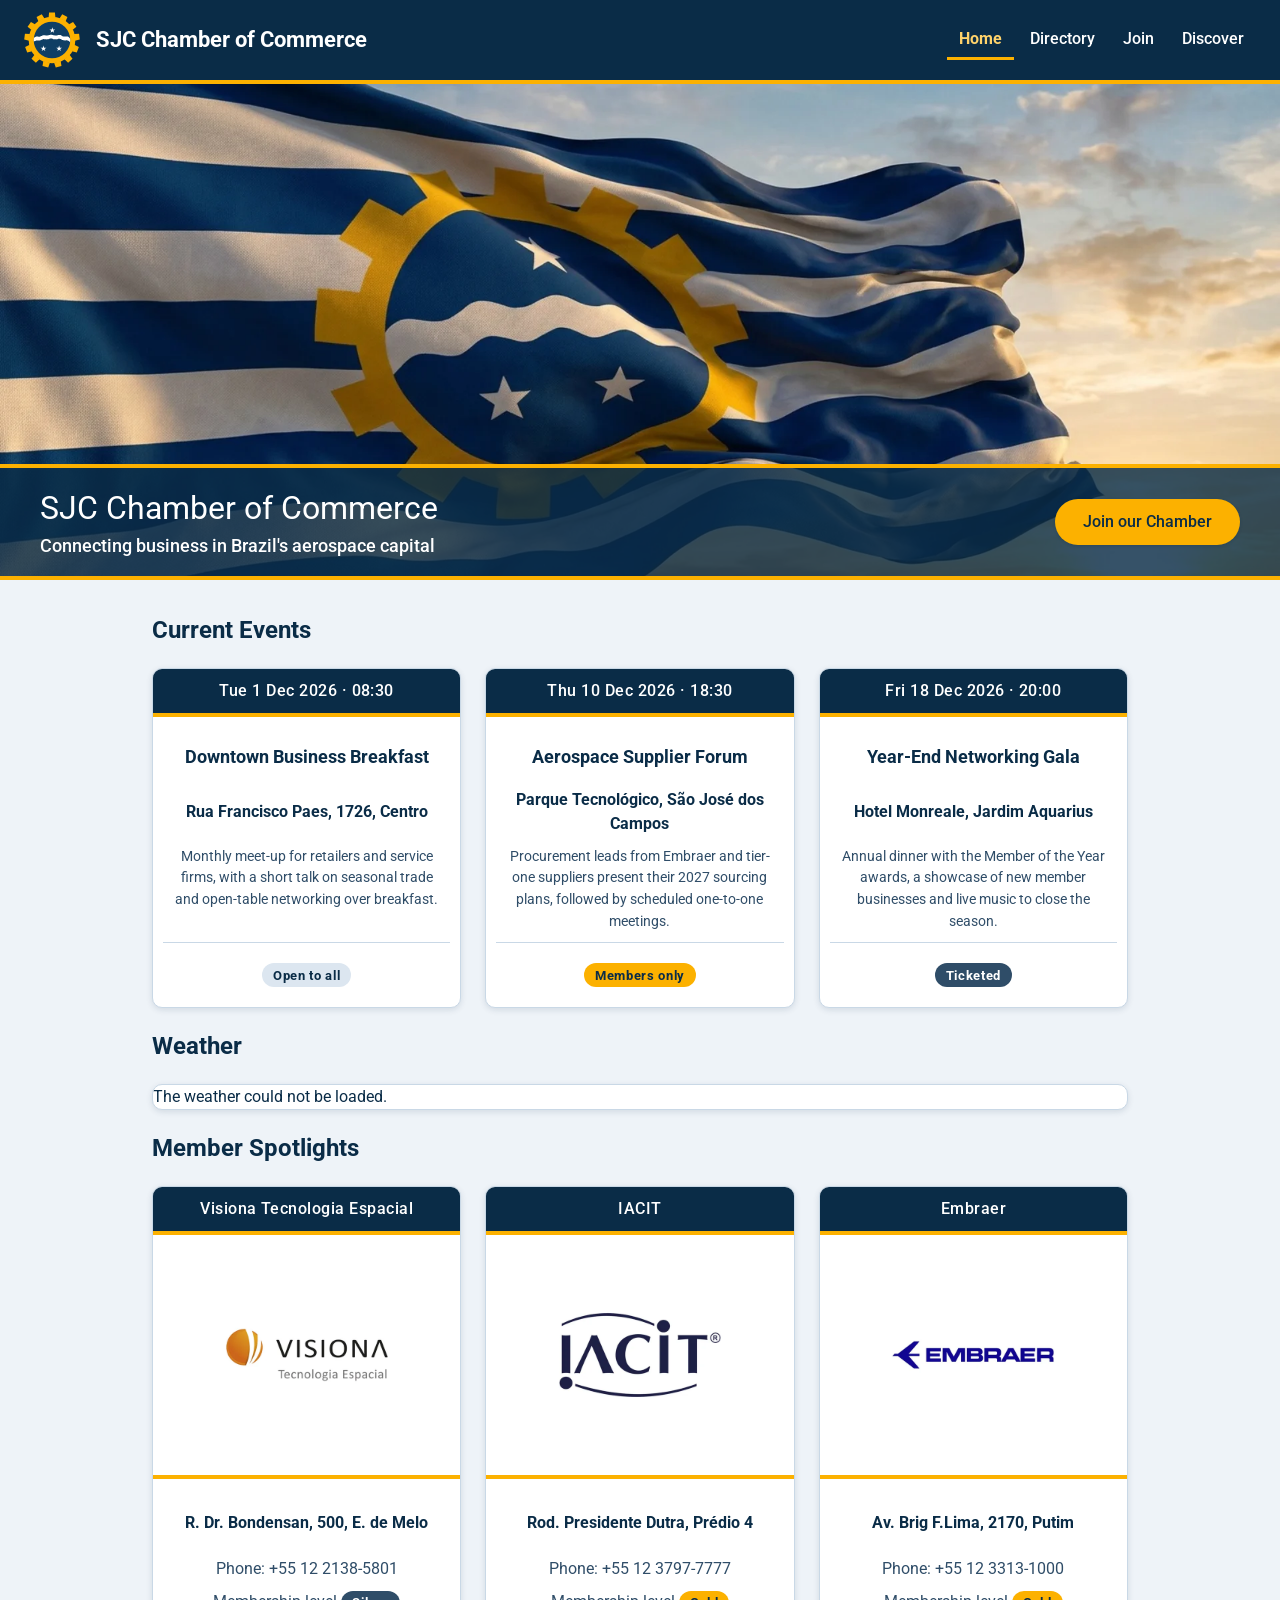
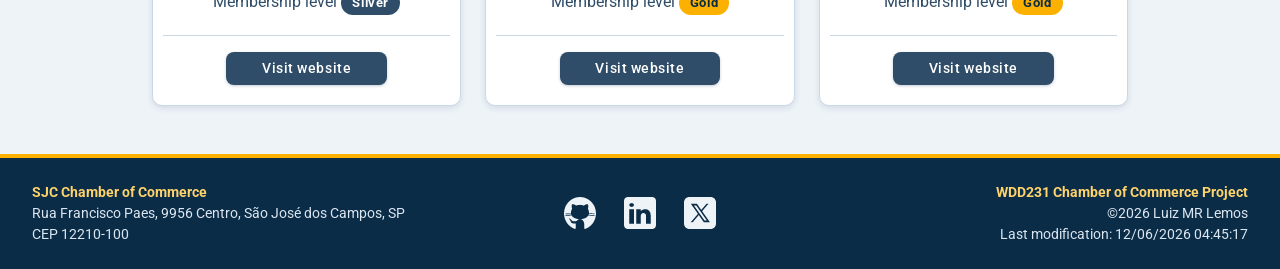
==== commit 95b798a1: "W04: Chamber Membership Join Page" ====
--- a/chamber/index.html
+++ b/chamber/index.html
@@ -58,7 +58,7 @@
                     <h1>SJC Chamber of Commerce</h1>
                     <p>Connecting business in Brazil's aerospace capital</p>
                 </div>
-                <a class="hero-cta" href="#">Join our Chamber</a>
+                <a class="hero-cta" href="join.html">Join our Chamber</a>
             </div>
         </div>
         <section>
--- a/chamber/styles/base.css
+++ b/chamber/styles/base.css
@@ -169,10 +169,8 @@
 
 main h1 {
 	margin: 0 0 1.25rem;
-	padding-bottom: 0.5rem;
+	padding-bottom: 0.1rem;
 	font-size: 1.75rem;
-	line-height: 1.2;
-	border-bottom: 2px solid var(--color-border);
 }
 
 main a {
@@ -292,7 +290,6 @@
 	font-size: 0.8rem;
 	font-weight: 700;
 	letter-spacing: 0.05em;
-	text-transform: uppercase;
 	color: var(--color-text);
 	border-radius: 999px;
 }
@@ -318,19 +315,28 @@
 	background-color: var(--gold-500);
 }
 
+/* This is now shared */
+
 .member-link,
-.row-link {
+.row-link,
+.membership-body button,
+.join-modal-body button,
+.thankyou-link {
 	font-weight: 500;
 	letter-spacing: 0.04em;
-	text-transform: uppercase;
 	text-decoration: none;
 	color: var(--color-action-text);
 	background-color: var(--color-action-bg);
 	box-shadow: 0 1px 3px var(--color-shadow);
 }
 
+/* This is now shared */
+
 .member-link:hover,
-.row-link:hover {
+.row-link:hover,
+.membership-body button:hover,
+.join-modal-body button:hover,
+.thankyou-link:hover {
 	background-color: var(--color-action-hover-bg);
 }
 
@@ -363,7 +369,6 @@
 	font-weight: 500;
 	line-height: 1.2;
 	letter-spacing: 0.03em;
-	text-transform: uppercase;
 	color: var(--color-header-text);
 	background-color: var(--color-header-bg);
 	border-bottom: 4px solid var(--color-rule);
@@ -498,7 +503,6 @@
 	font-weight: 500;
 	line-height: 1.2;
 	letter-spacing: 0.03em;
-	text-transform: uppercase;
 	color: var(--color-header-text);
 	background-color: var(--color-header-bg);
 	border-bottom: 4px solid var(--color-rule);
@@ -569,7 +573,6 @@
 	font-weight: 500;
 	line-height: 1.2;
 	letter-spacing: 0.03em;
-	text-transform: uppercase;
 	color: var(--color-header-text);
 	background-color: var(--color-header-bg);
 	border-bottom: 4px solid var(--color-rule);
@@ -624,7 +627,6 @@
 	margin: 0 0 0.75rem;
 	font-size: 0.9rem;
 	letter-spacing: 0.05em;
-	text-transform: uppercase;
 }
 
 .forecast-day {
@@ -725,3 +727,227 @@
 	width: 32px;
 	height: 32px;
 }
+
+/* Join page, join-grid, join-card and join-form  */
+
+.join-grid {
+	display: grid;
+	grid-template-columns: 1fr;
+	gap: 1.5rem;
+}
+
+/* This is now shared */
+
+.join-card,
+.membership-card,
+.join-modal,
+.thankyou-card {
+	grid-column: span 1;
+	display: flex;
+	flex-direction: column;
+	background-color: var(--color-surface);
+	border: 1px solid var(--color-border);
+	border-radius: 10px;
+	box-shadow: 0 2px 6px var(--color-shadow-soft);
+	overflow: hidden;
+}
+
+/* This is now shared */
+
+.join-card h2,
+.membership-card h2,
+.join-modal h2,
+.thankyou-card h2 {
+	display: flex;
+	align-items: center;
+	justify-content: center;
+	min-height: 3rem;
+	margin: 0;
+	padding: 0.3rem 1rem;
+	font-size: 1rem;
+	font-weight: 500;
+	line-height: 1.2;
+	letter-spacing: 0.03em;
+	color: var(--color-header-text);
+	background-color: var(--color-header-bg);
+	border-bottom: 4px solid var(--color-rule);
+}
+
+.join-form {
+	display: flex;
+	flex-direction: column;
+	gap: 1rem;
+	padding: 1.5rem 1rem;
+}
+
+.join-form .field {
+	display: flex;
+	flex-direction: column;
+	gap: 0.375rem;
+	font-size: 0.89rem;
+	font-weight: 500;
+	color: var(--color-text);
+}
+
+.join-form .optional {
+	font-weight: 400;
+	color: var(--color-text-muted);
+}
+
+.join-form input:not([type='hidden']),
+.join-form select,
+.join-form textarea {
+	width: 100%;
+	padding: 0.5rem 0.625rem;
+	font-family: inherit;
+	font-size: 1rem;
+	font-weight: 400;
+	line-height: 1.5;
+	color: var(--color-text);
+	background-color: var(--color-surface);
+	border: 2px solid var(--color-border);
+	border-radius: 6px;
+}
+
+.join-form input:not([type='hidden']):hover,
+.join-form select:hover,
+.join-form textarea:hover {
+	border-color: var(--color-text-muted);
+}
+
+.join-form textarea {
+	resize: vertical;
+}
+
+.join-form button[type='submit'] {
+	align-self: center;
+	width: 60%;
+	margin-top: 0.5rem;
+	padding: 0.6rem 1rem;
+	font-family: inherit;
+	font-size: 0.85rem;
+	font-weight: 500;
+	letter-spacing: 0.04em;
+	color: var(--color-action-text);
+	background-color: var(--color-action-bg);
+	border: none;
+	border-radius: 8px;
+	box-shadow: 0 1px 3px var(--color-shadow);
+	cursor: pointer;
+}
+
+.join-form button[type='submit']:hover {
+	background-color: var(--color-action-hover-bg);
+}
+
+.join-form input:not([type='hidden']),
+.join-form select,
+.join-form textarea {
+	padding-block: 0.375rem;
+}
+
+.membership-body,
+.join-modal-body,
+.thankyou-body {
+	display: flex;
+	flex-direction: column;
+	gap: 1rem;
+	padding: 1.5rem 1rem;
+}
+
+.membership-body p,
+.join-modal-body p,
+.thankyou-body p {
+	margin: 0;
+}
+
+.membership-body button,
+.join-modal-body button {
+	padding: 0.5rem 1rem;
+	font-family: inherit;
+	font-size: 0.85rem;
+	border: none;
+	border-radius: 8px;
+	cursor: pointer;
+}
+
+.join-modal:not([open]) {
+	display: none;
+}
+
+.join-modal {
+	width: min(90%, 400px);
+	padding: 0;
+}
+
+.join-modal::backdrop {
+	background-color: rgb(0 0 0 / 50%);
+}
+
+/* Thank you page */
+
+.thankyou-list {
+	margin: 0;
+}
+
+.thankyou-list dt {
+	font-size: 0.8rem;
+	font-weight: 500;
+	letter-spacing: 0.04em;
+	color: var(--color-text-muted);
+}
+
+.thankyou-list dd {
+	margin: 0;
+	padding-bottom: 0.75rem;
+	margin-bottom: 0.75rem;
+	font-size: 1rem;
+	color: var(--color-text);
+	border-bottom: 1px solid var(--color-border);
+	overflow-wrap: anywhere;
+}
+
+.thankyou-list dd:last-of-type {
+	padding-bottom: 0;
+	margin-bottom: 0;
+	border-bottom: none;
+}
+
+.thankyou-link {
+	align-self: center;
+	padding: 0.5rem 1.5rem;
+	font-size: 0.85rem;
+	border-radius: 8px;
+}
+
+@keyframes membership-fade-in {
+	from {
+		opacity: 0;
+	}
+
+	to {
+		opacity: 1;
+	}
+}
+
+.membership-body button {
+	animation: membership-fade-in 400ms ease-out both;
+}
+
+/* Delay on 250ms increments for each button so the animation plays in "sequence" */
+
+.membership-body button:nth-of-type(1) {
+	animation-delay: 0ms;
+}
+
+.membership-body button:nth-of-type(2) {
+	animation-delay: 250ms;
+}
+
+.membership-body button:nth-of-type(3) {
+	animation-delay: 500ms;
+}
+
+.membership-body button:nth-of-type(4) {
+	animation-delay: 750ms;
+}
--- a/chamber/styles/large.css
+++ b/chamber/styles/large.css
@@ -244,4 +244,30 @@
 		justify-self: end;
 		text-align: right;
 	}
+
+ 	.join-grid {
+		grid-template-columns: repeat(3, minmax(0, 1fr));
+		align-items: start;
+	}
+
+	.join-card {
+		grid-column: span 2;
+	}
+
+	.join-form {
+		padding: 1.5rem;
+	}
+
+	.membership-body,
+	.join-modal-body,
+	.thankyou-body {
+		padding: 1.5rem;
+	}
+
+	.join-form button[type='submit'] {
+		width: calc(50% - 2.25rem);
+	}
+
 }
+
+
